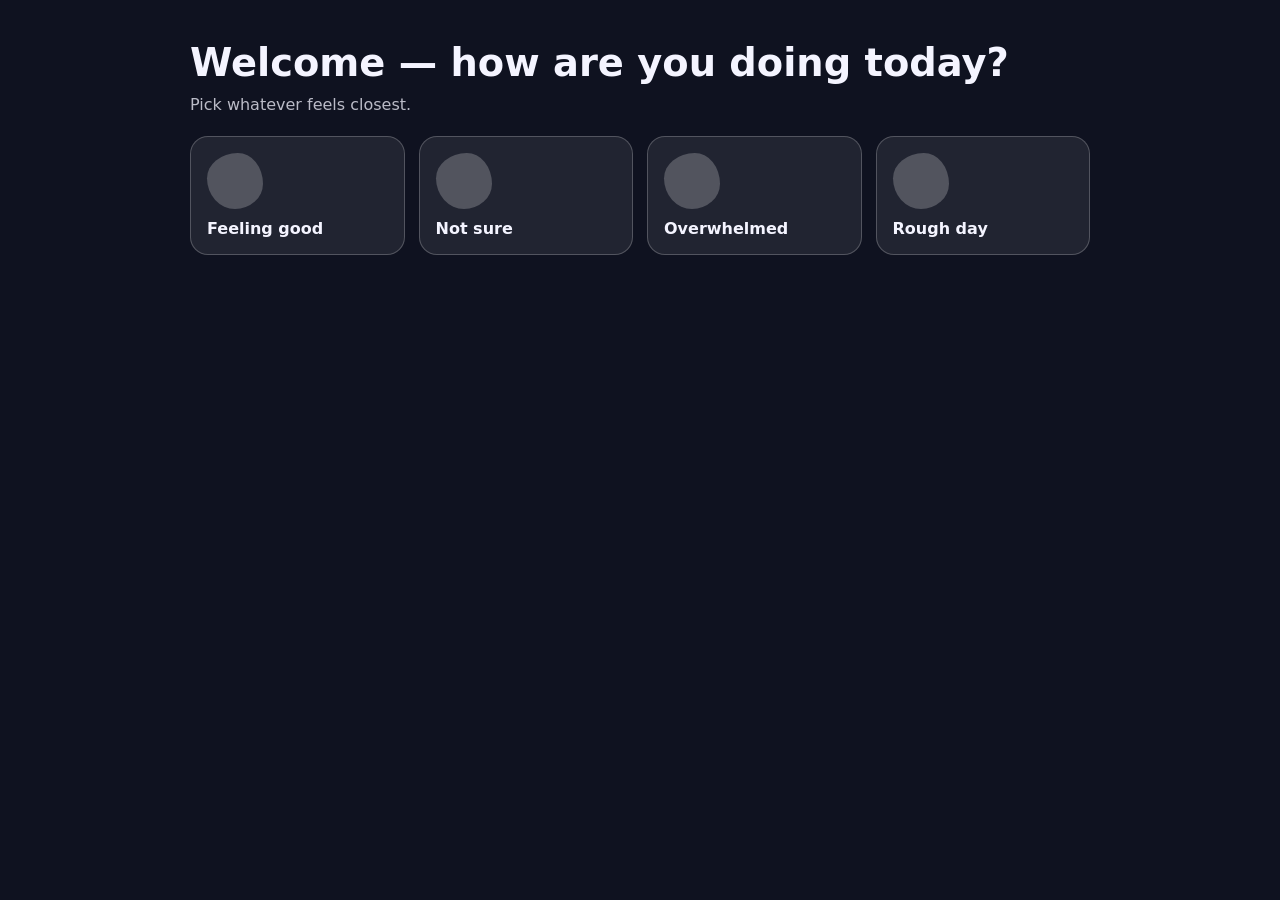
==== index.html @ 3cce9581 "basic home screen" ====
<!doctype html>
<html lang="en">
<head>
  <meta charset="utf-8" />
  <meta name="viewport" content="width=device-width, initial-scale=1" />
  <title>Campus Calm </title>
  <style>
    body{
      margin:0;
      font-family: system-ui, -apple-system, Segoe UI, Roboto, Arial, sans-serif;
      background:#0f1220;
      color:#f4f4ff;
    }
    .wrap{
      max-width:900px;
      margin:0 auto;
      padding:40px 18px;
    }
    h1{
      margin:0 0 10px;
      font-size: clamp(28px, 3vw, 42px);
    }
    p{
      margin:0 0 22px;
      color:rgba(244,244,255,.75);
      font-size: 16px;
    }
    .grid{
      display:grid;
      grid-template-columns: repeat(auto-fit, minmax(170px, 1fr));
      gap:14px;
      margin-top: 18px;
    }
    .mood{
      border:1px solid rgba(255,255,255,.22);
      background: rgba(255,255,255,.08);
      border-radius:18px;
      padding:16px;
    }
    .blob{
      width:56px;
      height:56px;
      border-radius: 55% 45% 50% 50% / 45% 55% 45% 55%;
      background: rgba(255,255,255,.22);
      margin-bottom: 10px;
    }
    .label{
      font-weight:600;
      margin:0;
      color:#f4f4ff;
    }
    .note{
      margin-top:26px;
      font-size: 13px;
      color: rgba(244,244,255,.6);
    }
  </style>
</head>
<body>
  <main class="wrap">
    <h1>Welcome — how are you doing today?</h1>
    <p>Pick whatever feels closest. </p>

    <section class="grid" aria-label="Mood options">
      <div class="mood">
        <div class="blob"></div>
        <p class="label">Feeling good</p>
      </div>

      <div class="mood">
        <div class="blob"></div>
        <p class="label">Not sure</p>
      </div>

      <div class="mood">
        <div class="blob"></div>
        <p class="label">Overwhelmed</p>
      </div>

      <div class="mood">
        <div class="blob"></div>
        <p class="label">Rough day</p>
      </div>
    </section>

  </main>
</body>
</html>
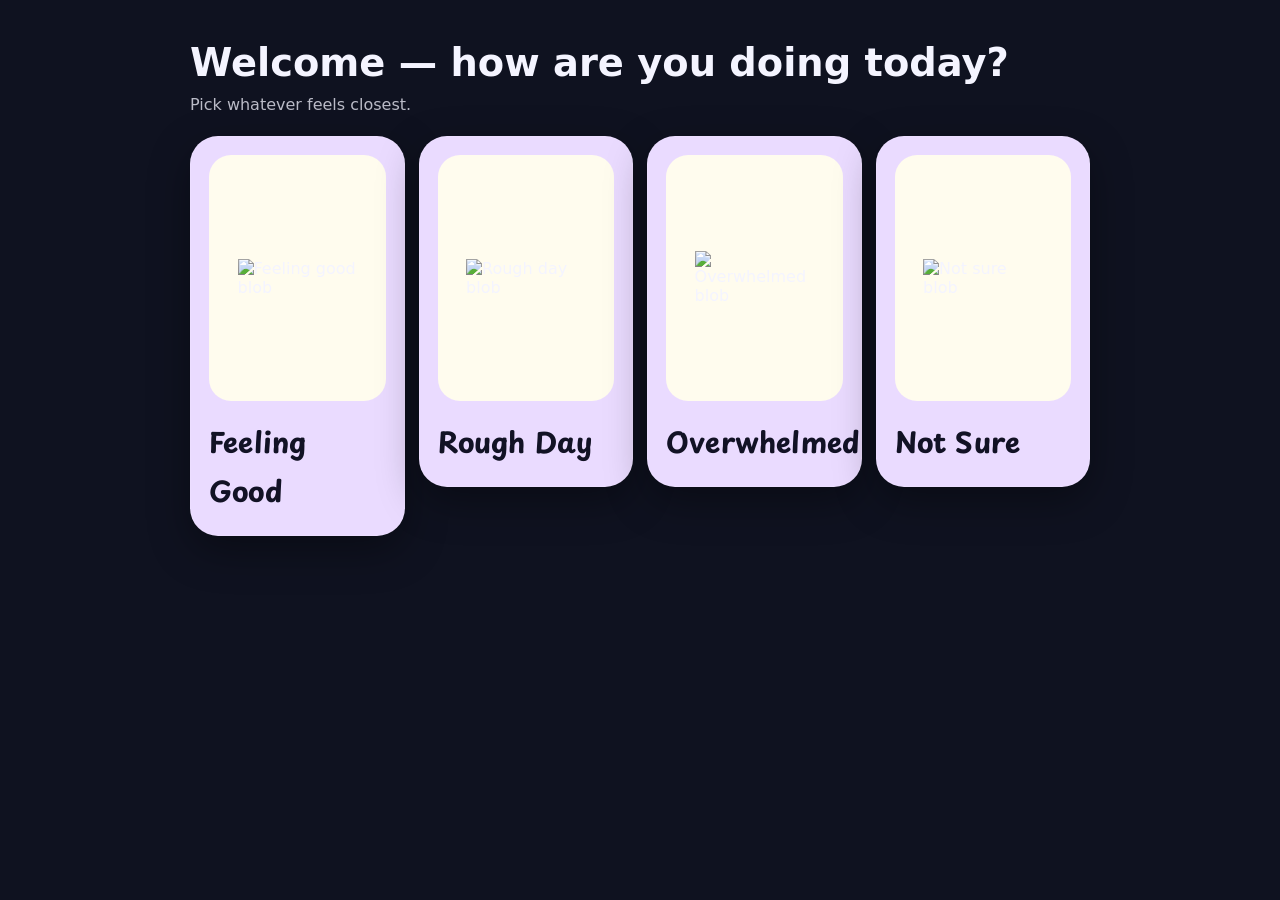
==== commit b3f752ca: "home screen update" ====
--- a/index.html
+++ b/index.html
@@ -4,6 +4,12 @@
   <meta charset="utf-8" />
   <meta name="viewport" content="width=device-width, initial-scale=1" />
   <title>Campus Calm </title>
+
+  <link rel="preconnect" href="https://fonts.googleapis.com">
+  <link rel="preconnect" href="https://fonts.gstatic.com" crossorigin>
+  <link href="https://fonts.googleapis.com/css2?family=Playpen+Sans+Thai:wght@400;600;700&display=swap" rel="stylesheet">
+  
+  
   <style>
     body{
       margin:0;
@@ -32,28 +38,50 @@
       margin-top: 18px;
     }
     .mood{
-      border:1px solid rgba(255,255,255,.22);
-      background: rgba(255,255,255,.08);
-      border-radius:18px;
-      padding:16px;
+      padding: 0;
+      background: transparent;
+      border: none;
     }
-    .blob{
-      width:56px;
-      height:56px;
-      border-radius: 55% 45% 50% 50% / 45% 55% 45% 55%;
-      background: rgba(255,255,255,.22);
-      margin-bottom: 10px;
+    .blobimg{
+      width:170px;
+      max-width:85%;
+      max-height: 85%;
+      object-fit: contain;
+      display:block;
     }
     .label{
-      font-weight:600;
-      margin:0;
-      color:#f4f4ff;
+      font-family: "Playpen Sans Thai", system-ui, -apple-system, Segoe UI, Roboto, Arial, sans-serif;
+      font-weight: 700;
+      margin: 14px 0 0;
+      font-size: 28px;
+      letter-spacing: 0.2px;
+      color: #121225;
     }
     .note{
       margin-top:26px;
       font-size: 13px;
       color: rgba(244,244,255,.6);
     }
+
+    .cardOuter{
+      background: #EADBFF;              /* purple outer */
+      border-radius: 28px;
+      padding: 18px 18px 22px;
+      box-shadow: 0 14px 40px rgba(0,0,0,.35);
+      border: 1px solid rgba(255,255,255,.08);
+    }
+
+    .cardInner{
+      background: #FFFCEE;              /* pale yellow inner */
+      border-radius: 22px;
+      padding: 18px;
+      height: 210px;
+
+      display: flex;
+      align-items: center;
+      justify-content: center;
+    }
+
   </style>
 </head>
 <body>
@@ -61,27 +89,43 @@
     <h1>Welcome — how are you doing today?</h1>
     <p>Pick whatever feels closest. </p>
 
-    <section class="grid" aria-label="Mood options">
-      <div class="mood">
-        <div class="blob"></div>
-        <p class="label">Feeling good</p>
+<section class="grid" aria-label="Mood options">
+  <div class="mood">
+    <div class="cardOuter">
+      <div class="cardInner">
+        <img class="blobimg" src="assets/blobs/feeling-good.svg" alt="Feeling good blob">
       </div>
+      <p class="label">Feeling Good</p>
+    </div>
+  </div>
 
-      <div class="mood">
-        <div class="blob"></div>
-        <p class="label">Not sure</p>
+  <div class="mood">
+    <div class="cardOuter">
+      <div class="cardInner">
+        <img class="blobimg" src="assets/blobs/rough-day.svg" alt="Rough day blob">
       </div>
+      <p class="label">Rough Day</p>
+    </div>
+  </div>
 
-      <div class="mood">
-        <div class="blob"></div>
-        <p class="label">Overwhelmed</p>
+  <div class="mood">
+    <div class="cardOuter">
+      <div class="cardInner">
+        <img class="blobimg" src="assets/blobs/overwhelmed.svg" alt="Overwhelmed blob">
       </div>
+      <p class="label">Overwhelmed</p>
+    </div>
+  </div>
 
-      <div class="mood">
-        <div class="blob"></div>
-        <p class="label">Rough day</p>
+  <div class="mood">
+    <div class="cardOuter">
+      <div class="cardInner">
+        <img class="blobimg" src="assets/blobs/not-sure.svg" alt="Not sure blob">
       </div>
-    </section>
+      <p class="label">Not Sure</p>
+    </div>
+  </div>
+</section>
 
   </main>
 </body>
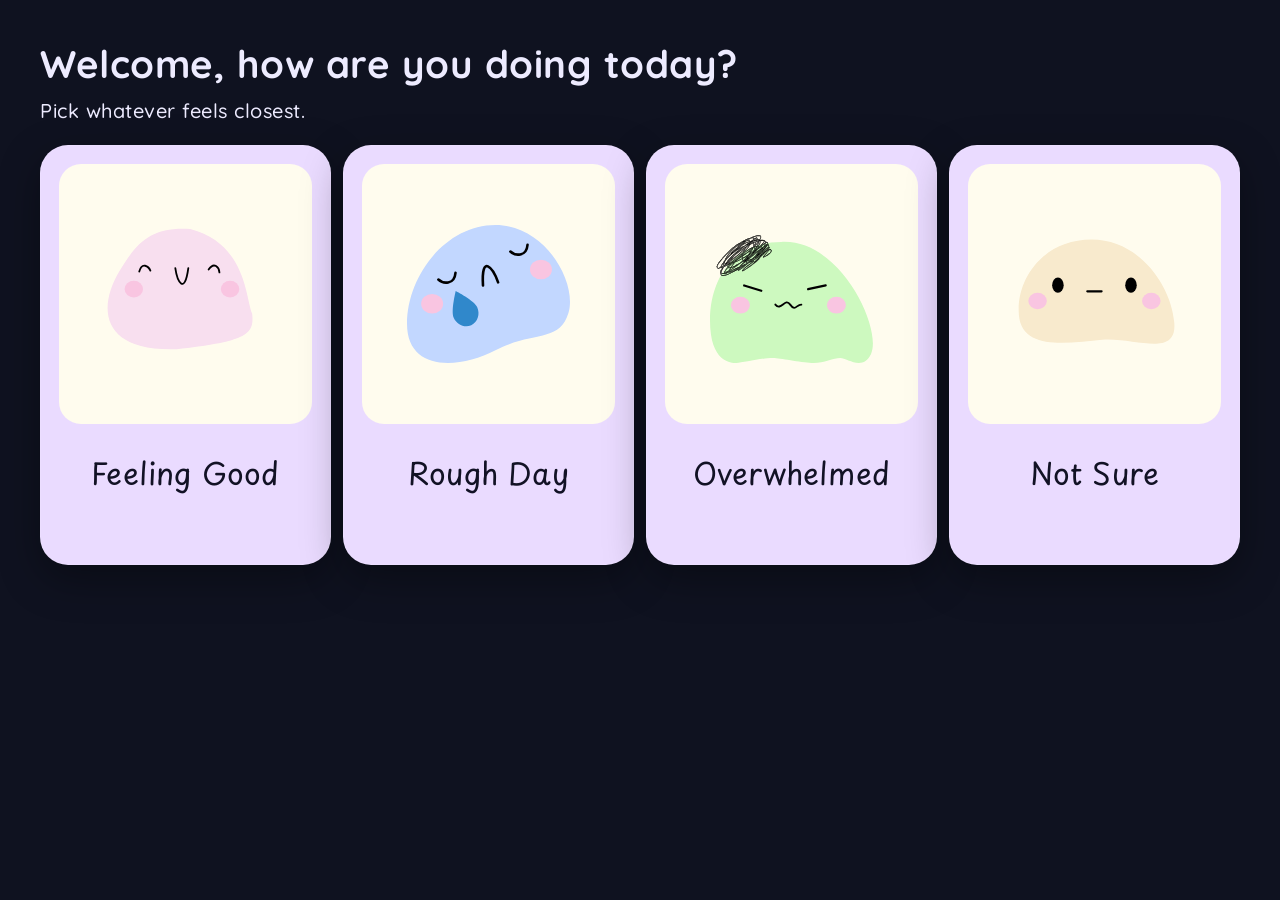
==== commit c0c8a1c4: "fixed the formatting/fonts/colors of the home screen and mood cards" ====
--- a/index.html
+++ b/index.html
@@ -8,6 +8,7 @@
   <link rel="preconnect" href="https://fonts.googleapis.com">
   <link rel="preconnect" href="https://fonts.gstatic.com" crossorigin>
   <link href="https://fonts.googleapis.com/css2?family=Playpen+Sans+Thai:wght@400;600;700&display=swap" rel="stylesheet">
+  <link href="https://fonts.googleapis.com/css2?family=Quicksand:wght@400;600;700&display=swap" rel="stylesheet">
   
   
   <style>
@@ -18,9 +19,10 @@
       color:#f4f4ff;
     }
     .wrap{
-      max-width:900px;
+      max-width:1200px;
       margin:0 auto;
       padding:40px 18px;
+      width: 100%;
     }
     h1{
       margin:0 0 10px;
@@ -32,31 +34,61 @@
       font-size: 16px;
     }
     .grid{
-      display:grid;
-      grid-template-columns: repeat(auto-fit, minmax(170px, 1fr));
-      gap:14px;
+      display: grid;
+      grid-template-columns: repeat(4, minmax(0, 1fr)); /* forces 4 columns */
+      gap: 12px;
       margin-top: 18px;
+      align-items: start;
     }
+
     .mood{
       padding: 0;
       background: transparent;
       border: none;
+
+      width: 100%;          /* fill grid column */
+      height: auto;         /* let cardOuter define height */
+      display: block;       /* no need for flex here */
+      min-width: 0;
     }
+
     .blobimg{
-      width:170px;
-      max-width:85%;
-      max-height: 85%;
+      width: min(180px, 75%);
+      height: auto;
       object-fit: contain;
-      display:block;
     }
+
     .label{
       font-family: "Playpen Sans Thai", system-ui, -apple-system, Segoe UI, Roboto, Arial, sans-serif;
-      font-weight: 700;
+      font-weight: 400;
       margin: 14px 0 0;
-      font-size: 28px;
+      font-size: 30px;
       letter-spacing: 0.2px;
       color: #121225;
+      text-align: center;
+      line-height: 1.15;
+      min-height: 64px;           /* reserves space so “Feeling Good” doesn’t change height */
+      display: flex;
+      align-items: center;
+      justify-content: center;
     }
+
+    .welcomemessage{
+      font-family: "Quicksand", system-ui, -apple-system, Segoe UI, Roboto, Arial, sans-serif;
+      font-weight: 800;
+      letter-spacing: 0.5px;
+      color: #EDEBFF;
+
+    }
+
+    .welcomesentence{
+      font-family: "Quicksand", system-ui, -apple-system, Segoe UI, Roboto, Arial, sans-serif;
+      font-weight: 500;
+      letter-spacing: 0.5px;
+      color: #EDEBFF;
+      font-size: 20px;
+    }
+
     .note{
       margin-top:26px;
       font-size: 13px;
@@ -64,18 +96,29 @@
     }
 
     .cardOuter{
-      background: #EADBFF;              /* purple outer */
+      width: 100%;
+      height: 420px;        /* keep consistent height */
+      box-sizing: border-box;
+
+      background: #EADBFF;
       border-radius: 28px;
       padding: 18px 18px 22px;
       box-shadow: 0 14px 40px rgba(0,0,0,.35);
       border: 1px solid rgba(255,255,255,.08);
+
+      display: flex;
+      flex-direction: column;
+      justify-content: flex-start;
+      text-align: center;
     }
 
     .cardInner{
       background: #FFFCEE;              /* pale yellow inner */
       border-radius: 22px;
       padding: 18px;
-      height: 210px;
+      height: 260px;
+      width: 100%;
+      box-sizing: border-box;
 
       display: flex;
       align-items: center;
@@ -86,14 +129,14 @@
 </head>
 <body>
   <main class="wrap">
-    <h1>Welcome — how are you doing today?</h1>
-    <p>Pick whatever feels closest. </p>
+  <h1 class="welcomemessage"> Welcome, how are you doing today? </h1>
+    <p class = "welcomesentence"> Pick whatever feels closest. </p>
 
 <section class="grid" aria-label="Mood options">
   <div class="mood">
     <div class="cardOuter">
       <div class="cardInner">
-        <img class="blobimg" src="assets/blobs/feeling-good.svg" alt="Feeling good blob">
+        <img class="blobimg" src="assets/mood-blobs/feeling-good.svg" alt="Feeling good blob">
       </div>
       <p class="label">Feeling Good</p>
     </div>
@@ -102,7 +145,7 @@
   <div class="mood">
     <div class="cardOuter">
       <div class="cardInner">
-        <img class="blobimg" src="assets/blobs/rough-day.svg" alt="Rough day blob">
+        <img class="blobimg" src="assets/mood-blobs/sad.svg" alt="Rough day blob">
       </div>
       <p class="label">Rough Day</p>
     </div>
@@ -111,7 +154,7 @@
   <div class="mood">
     <div class="cardOuter">
       <div class="cardInner">
-        <img class="blobimg" src="assets/blobs/overwhelmed.svg" alt="Overwhelmed blob">
+        <img class="blobimg" src="assets/mood-blobs/overwhelmed.svg" alt="Overwhelmed blob">
       </div>
       <p class="label">Overwhelmed</p>
     </div>
@@ -120,7 +163,7 @@
   <div class="mood">
     <div class="cardOuter">
       <div class="cardInner">
-        <img class="blobimg" src="assets/blobs/not-sure.svg" alt="Not sure blob">
+        <img class="blobimg" src="assets/mood-blobs/neutral.svg" alt="Not sure blob">
       </div>
       <p class="label">Not Sure</p>
     </div>
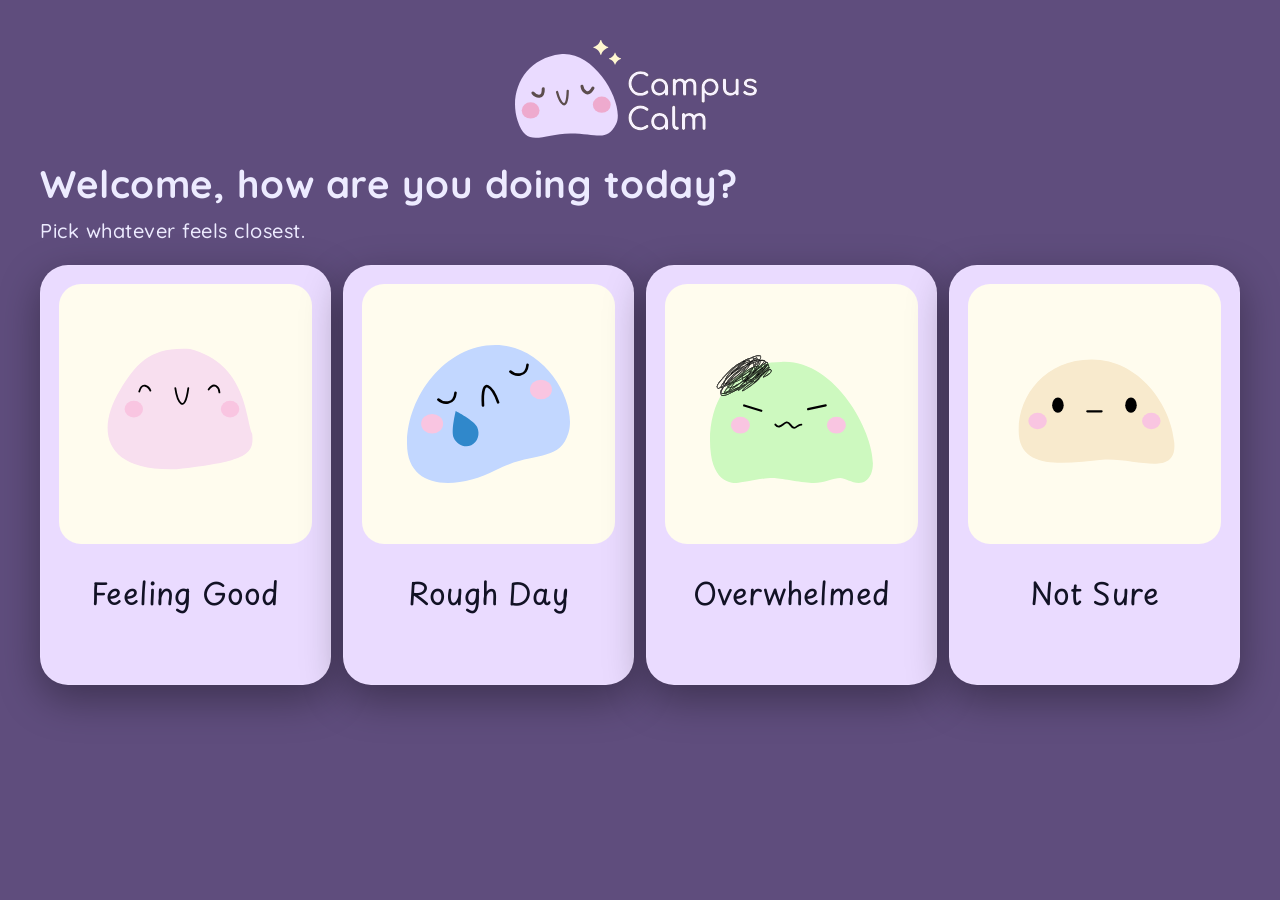
==== commit 010a0cdb: "added and formatted the logo + animated the logo" ====
--- a/index.html
+++ b/index.html
@@ -15,7 +15,7 @@
     body{
       margin:0;
       font-family: system-ui, -apple-system, Segoe UI, Roboto, Arial, sans-serif;
-      background:#0f1220;
+      background:#5F4D7D;
       color:#f4f4ff;
     }
     .wrap{
@@ -125,10 +125,38 @@
       justify-content: center;
     }
 
+
+    .mainLogo {           /* styles the container of the logo */
+      display: flex;
+      justify-content: center;
+      margin-bottom: 22px;
+    }
+
+    .mainLogo img {     /* styles the logo image itself*/
+      width: 250px;      /* adjust if needed */
+      max-width: 60%;
+      height: auto;
+    }
+
+    .mainLogo img {
+      animation: float 4s ease-in-out infinite; /* float is the name of the animation which we defined with keyframes */
+    }
+
+    @keyframes float {
+    0% { transform: translateY(0px); }
+    50% { transform: translateY(-6px); }
+    100% { transform: translateY(0px); }
+    }
+
   </style>
 </head>
 <body>
   <main class="wrap">
+
+  <div class="mainLogo">
+    <img src="assets/logo.svg" alt="Campus Calm logo">
+  </div>
+
   <h1 class="welcomemessage"> Welcome, how are you doing today? </h1>
     <p class = "welcomesentence"> Pick whatever feels closest. </p>
 
